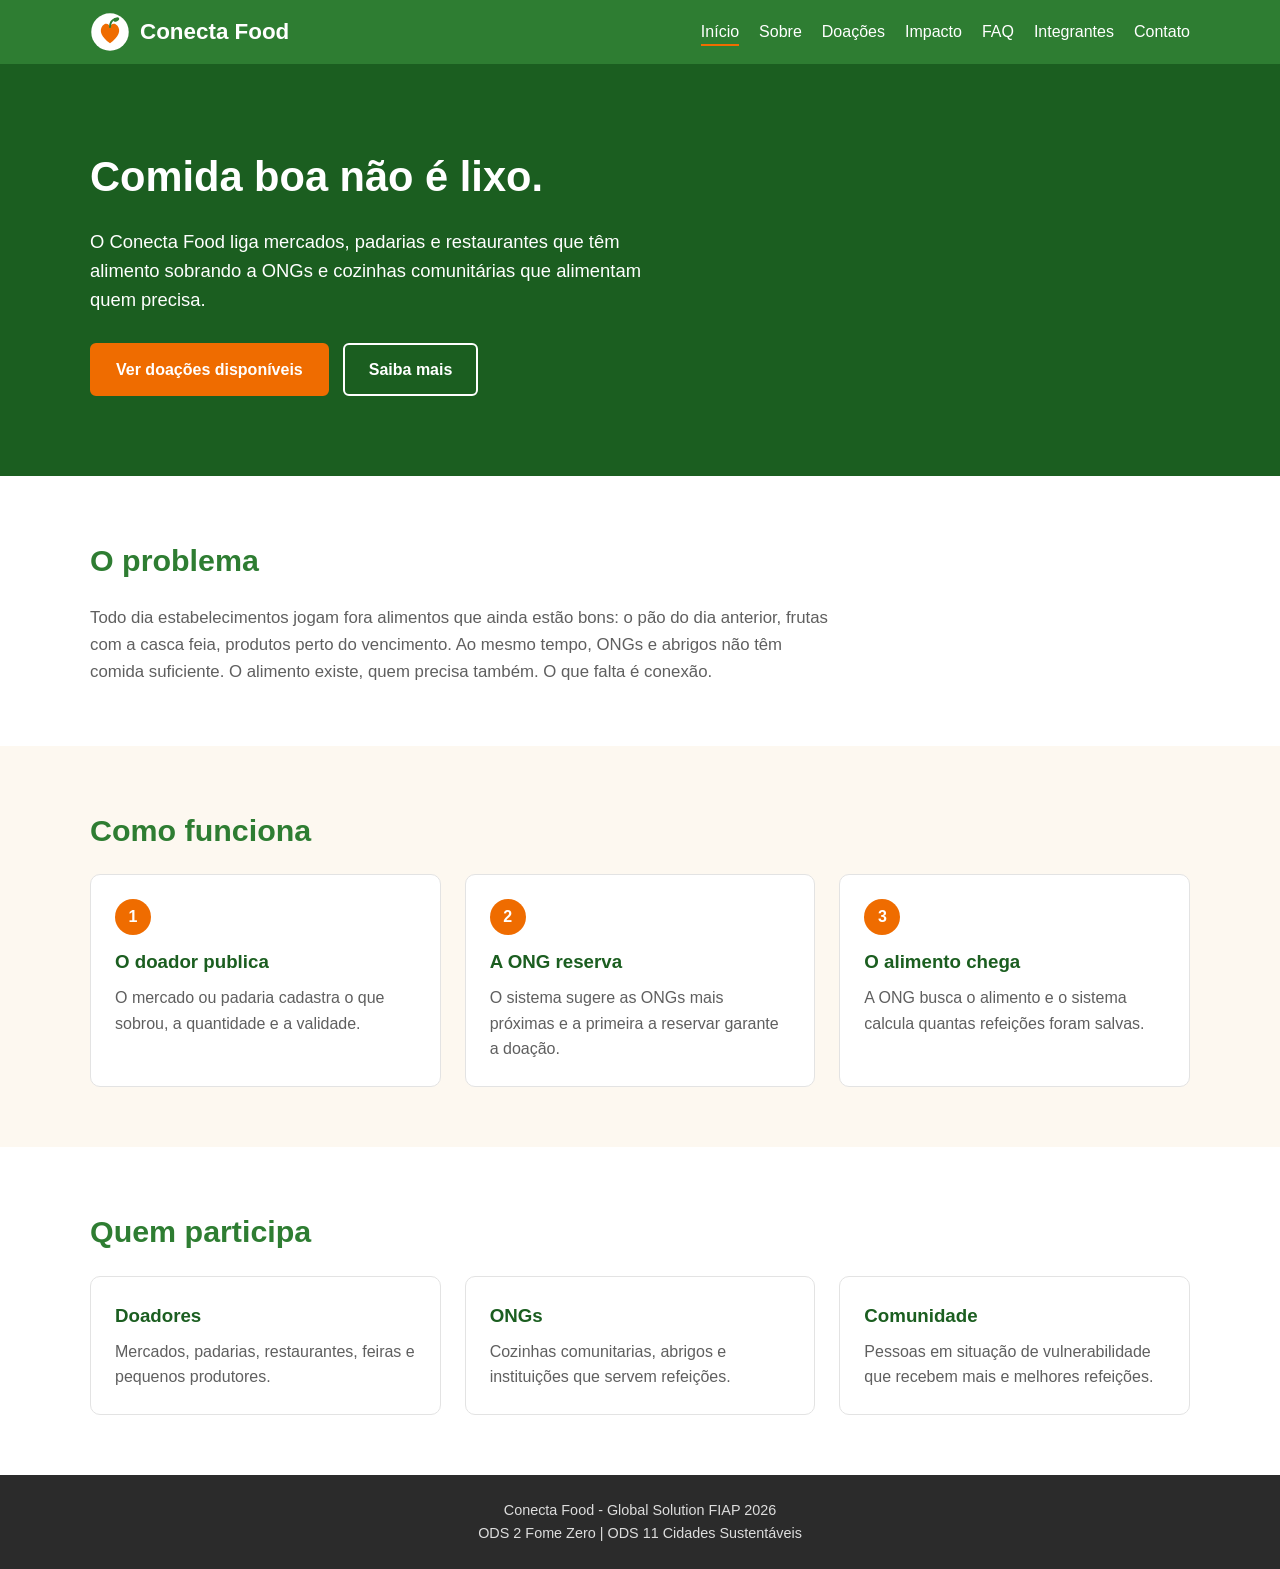
==== index.html @ 05de7548 "Estrutura de pastas criada, pagina inicial e README" ====
<!DOCTYPE html>
<html lang="pt-BR">
<head>
    <meta charset="UTF-8">
    <meta name="viewport" content="width=device-width, initial-scale=1.0">
    <title>Conecta Food | Início</title>
    <link rel="stylesheet" href="css/style.css">
</head>
<body>

    <header class="cabecalho">
        <div class="container cabecalho-conteudo">
            <a href="index.html" class="logo">
                <img src="assets/img/logo.svg" alt="Logo do Conecta Food">
                <span>Conecta Food</span>
            </a>

            <button class="menu-botao" id="menu-botao" aria-label="Abrir menu" aria-expanded="false">
                <span></span>
                <span></span>
                <span></span>
            </button>

            <nav class="menu" id="menu">
                <ul>
                    <li><a href="index.html" class="ativo">Início</a></li>
                    <li><a href="sobre.html">Sobre</a></li>
                    <li><a href="doacoes.html">Doações</a></li>
                    <li><a href="impacto.html">Impacto</a></li>
                    <li><a href="faq.html">FAQ</a></li>
                    <li><a href="integrantes.html">Integrantes</a></li>
                    <li><a href="contato.html">Contato</a></li>
                </ul>
            </nav>
        </div>
    </header>

    <main>
        <section class="banner">
            <div class="container banner-conteudo">
                <h1>Comida boa não é lixo.</h1>
                <p>O Conecta Food liga mercados, padarias e restaurantes que têm alimento sobrando a ONGs e cozinhas comunitárias que alimentam quem precisa.</p>
                <div class="banner-botoes">
                    <a href="doacoes.html" class="botao">Ver doações disponíveis</a>
                    <a href="sobre.html" class="botao botao-contorno">Saiba mais</a>
                </div>
            </div>
        </section>

        <section class="secao">
            <div class="container">
                <h2>O problema</h2>
                <p class="secao-texto">Todo dia estabelecimentos jogam fora alimentos que ainda estão bons: o pão do dia anterior, frutas com a casca feia, produtos perto do vencimento. Ao mesmo tempo, ONGs e abrigos não têm comida suficiente. O alimento existe, quem precisa também. O que falta é conexão.</p>
            </div>
        </section>

        <section class="secao secao-clara">
            <div class="container">
                <h2>Como funciona</h2>
                <div class="cards">
                    <article class="card">
                        <span class="card-numero">1</span>
                        <h3>O doador publica</h3>
                        <p>O mercado ou padaria cadastra o que sobrou, a quantidade e a validade.</p>
                    </article>
                    <article class="card">
                        <span class="card-numero">2</span>
                        <h3>A ONG reserva</h3>
                        <p>O sistema sugere as ONGs mais próximas e a primeira a reservar garante a doação.</p>
                    </article>
                    <article class="card">
                        <span class="card-numero">3</span>
                        <h3>O alimento chega</h3>
                        <p>A ONG busca o alimento e o sistema calcula quantas refeições foram salvas.</p>
                    </article>
                </div>
            </div>
        </section>

        <section class="secao">
            <div class="container">
                <h2>Quem participa</h2>
                <div class="cards">
                    <article class="card">
                        <h3>Doadores</h3>
                        <p>Mercados, padarias, restaurantes, feiras e pequenos produtores.</p>
                    </article>
                    <article class="card">
                        <h3>ONGs</h3>
                        <p>Cozinhas comunitarias, abrigos e instituições que servem refeições.</p>
                    </article>
                    <article class="card">
                        <h3>Comunidade</h3>
                        <p>Pessoas em situação de vulnerabilidade que recebem mais e melhores refeições.</p>
                    </article>
                </div>
            </div>
        </section>
    </main>

    <footer class="rodape">
        <div class="container">
            <p>Conecta Food - Global Solution FIAP 2026</p>
            <p>ODS 2 Fome Zero | ODS 11 Cidades Sustentáveis</p>
        </div>
    </footer>

    <script src="js/menu.js"></script>
</body>
</html>
---- css/style.css ----
/* ===== CORES E FONTES DO SITE ===== */
:root {
    --verde: #2e7d32;
    --verde-escuro: #1b5e20;
    --laranja: #ef6c00;
    --creme: #fdf8f0;
    --texto: #2b2b2b;
    --cinza: #5f5f5f;
    --branco: #ffffff;
}

* {
    margin: 0;
    padding: 0;
    box-sizing: border-box;
}

body {
    font-family: Arial, Helvetica, sans-serif;
    color: var(--texto);
    background-color: var(--branco);
    line-height: 1.6;
}

img {
    max-width: 100%;
}

.container {
    width: 90%;
    max-width: 1100px;
    margin: 0 auto;
}

/* ===== CABECALHO E MENU ===== */
.cabecalho {
    background-color: var(--verde);
    position: sticky;
    top: 0;
    z-index: 10;
}

.cabecalho-conteudo {
    display: flex;
    justify-content: space-between;
    align-items: center;
    padding: 12px 0;
}

.logo {
    display: flex;
    align-items: center;
    gap: 10px;
    color: var(--branco);
    text-decoration: none;
    font-size: 1.4rem;
    font-weight: bold;
}

.logo img {
    width: 40px;
}

.menu ul {
    display: flex;
    gap: 20px;
    list-style: none;
}

.menu a {
    color: var(--branco);
    text-decoration: none;
    padding: 4px 0;
    border-bottom: 2px solid transparent;
}

.menu a:hover,
.menu a.ativo {
    border-bottom: 2px solid var(--laranja);
}

/* botao hamburguer (so aparece no celular) */
.menu-botao {
    display: none;
    background: none;
    border: none;
    cursor: pointer;
    padding: 6px;
}

.menu-botao span {
    display: block;
    width: 26px;
    height: 3px;
    background-color: var(--branco);
    margin: 5px 0;
}

/* ===== BOTOES ===== */
.botao {
    display: inline-block;
    background-color: var(--laranja);
    color: var(--branco);
    padding: 12px 24px;
    border-radius: 6px;
    text-decoration: none;
    font-weight: bold;
    border: 2px solid var(--laranja);
}

.botao:hover {
    background-color: #d35400;
}

.botao-contorno {
    background-color: transparent;
    border-color: var(--branco);
}

.botao-contorno:hover {
    background-color: var(--branco);
    color: var(--verde);
}

/* ===== BANNER ===== */
.banner {
    background-color: var(--verde-escuro);
    color: var(--branco);
    padding: 80px 0;
}

.banner h1 {
    font-size: 2.6rem;
    margin-bottom: 16px;
}

.banner p {
    font-size: 1.15rem;
    max-width: 600px;
    margin-bottom: 28px;
}

.banner-botoes {
    display: flex;
    gap: 14px;
    flex-wrap: wrap;
}

/* ===== SECOES ===== */
.secao {
    padding: 60px 0;
}

.secao-clara {
    background-color: var(--creme);
}

.secao h2 {
    color: var(--verde);
    font-size: 1.9rem;
    margin-bottom: 20px;
}

.secao-texto {
    max-width: 750px;
    color: var(--cinza);
    font-size: 1.05rem;
}

/* ===== CARDS ===== */
.cards {
    display: grid;
    grid-template-columns: repeat(3, 1fr);
    gap: 24px;
}

.card {
    background-color: var(--branco);
    border: 1px solid #e3e3e3;
    border-radius: 10px;
    padding: 24px;
}

.card h3 {
    color: var(--verde-escuro);
    margin-bottom: 8px;
}

.card p {
    color: var(--cinza);
}

.card-numero {
    display: inline-block;
    width: 36px;
    height: 36px;
    line-height: 36px;
    text-align: center;
    background-color: var(--laranja);
    color: var(--branco);
    border-radius: 50%;
    font-weight: bold;
    margin-bottom: 12px;
}

/* ===== RODAPE ===== */
.rodape {
    background-color: var(--texto);
    color: #dddddd;
    text-align: center;
    padding: 24px 0;
    font-size: 0.9rem;
}

/* ===== RESPONSIVO ===== */

/* tablet */
@media (max-width: 900px) {
    .cards {
        grid-template-columns: repeat(2, 1fr);
    }

    .banner h1 {
        font-size: 2.2rem;
    }
}

/* celular */
@media (max-width: 768px) {
    .menu-botao {
        display: block;
    }

    .menu {
        display: none;
        position: absolute;
        top: 100%;
        left: 0;
        width: 100%;
        background-color: var(--verde);
    }

    /* classe colocada pelo javascript quando clica no botao */
    .menu.aberto {
        display: block;
    }

    .menu ul {
        flex-direction: column;
        gap: 0;
        padding: 10px 5%;
    }

    .menu li {
        border-top: 1px solid rgba(255, 255, 255, 0.2);
    }

    .menu a {
        display: block;
        padding: 12px 0;
    }

    .cards {
        grid-template-columns: 1fr;
    }

    .banner {
        padding: 50px 0;
    }

    .banner h1 {
        font-size: 1.8rem;
    }

    .secao {
        padding: 40px 0;
    }
}
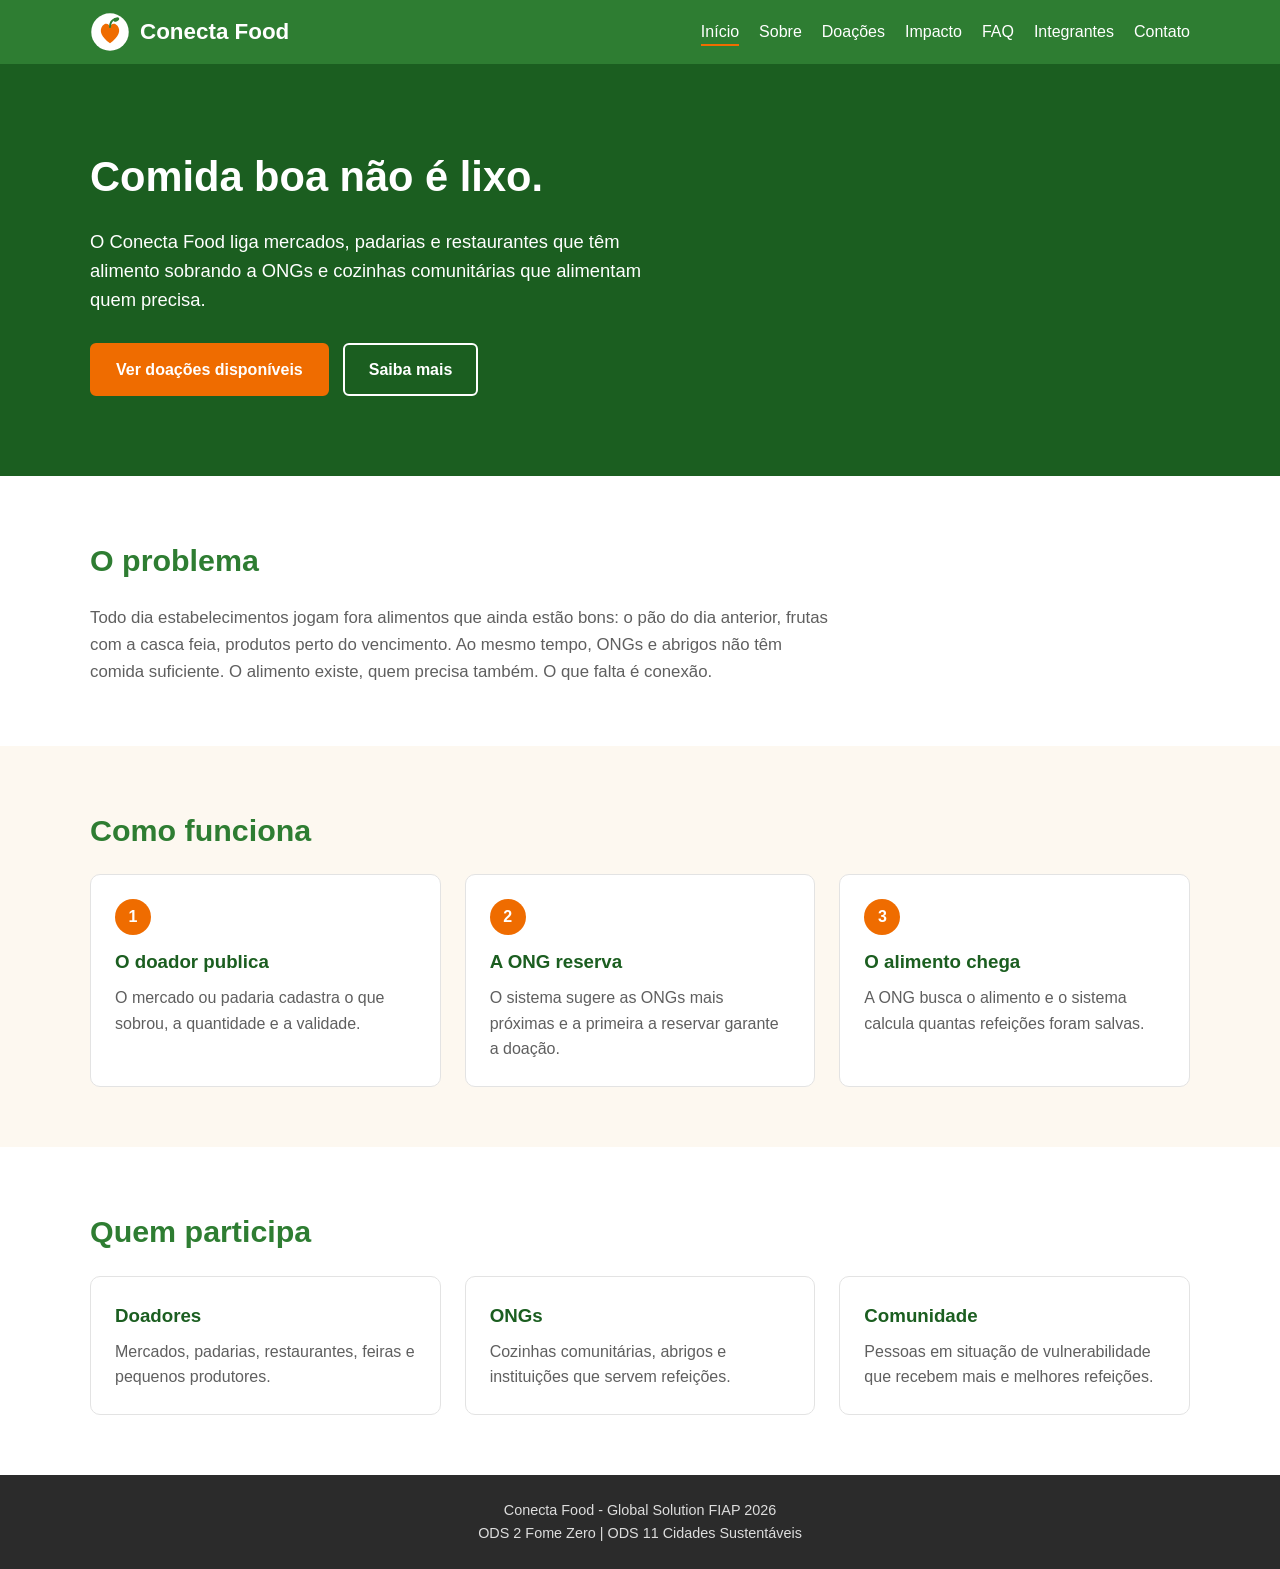
==== commit 344255f7: "atualizando data das doaçoes e corrigindo ultimos detalhes" ====
--- a/index.html
+++ b/index.html
@@ -87,7 +87,7 @@
                     </article>
                     <article class="card">
                         <h3>ONGs</h3>
-                        <p>Cozinhas comunitarias, abrigos e instituições que servem refeições.</p>
+                        <p>Cozinhas comunitárias, abrigos e instituições que servem refeições.</p>
                     </article>
                     <article class="card">
                         <h3>Comunidade</h3>
--- a/css/style.css
+++ b/css/style.css
@@ -167,6 +167,34 @@
     font-size: 1.05rem;
 }
 
+/* ===== TITULO DAS PAGINAS INTERNAS ===== */
+.titulo-pagina {
+    background-color: var(--verde-escuro);
+    color: var(--branco);
+    padding: 50px 0;
+}
+
+.titulo-pagina h1 {
+    font-size: 2.2rem;
+    margin-bottom: 8px;
+}
+
+/* ===== LISTA COM MARCADOR ===== */
+.lista {
+    max-width: 750px;
+    padding-left: 22px;
+    color: var(--cinza);
+    font-size: 1.05rem;
+}
+
+.lista li {
+    margin-bottom: 8px;
+}
+
+.lista li::marker {
+    color: var(--laranja);
+}
+
 /* ===== CARDS ===== */
 .cards {
     display: grid;
@@ -203,6 +231,280 @@
     margin-bottom: 12px;
 }
 
+/* botao com espaco em cima (usado depois de um texto) */
+.botao-espaco {
+    margin-top: 16px;
+}
+
+/* ===== VITRINE DE DOACOES ===== */
+.filtros {
+    display: flex;
+    flex-wrap: wrap;
+    gap: 10px;
+    margin-bottom: 16px;
+}
+
+.filtro-botao {
+    background-color: var(--branco);
+    color: var(--verde);
+    border: 2px solid var(--verde);
+    border-radius: 20px;
+    padding: 8px 18px;
+    font-size: 0.95rem;
+    font-weight: bold;
+    cursor: pointer;
+}
+
+.filtro-botao:hover,
+.filtro-botao.ativo {
+    background-color: var(--verde);
+    color: var(--branco);
+}
+
+.contador {
+    color: var(--cinza);
+    margin-bottom: 20px;
+}
+
+.etiqueta {
+    display: inline-block;
+    background-color: var(--creme);
+    color: var(--laranja);
+    font-size: 0.85rem;
+    font-weight: bold;
+    padding: 2px 12px;
+    border-radius: 12px;
+    margin-bottom: 10px;
+}
+
+.doacao-doador {
+    font-weight: bold;
+    margin-bottom: 10px;
+}
+
+.doacao-info {
+    list-style: none;
+    color: var(--cinza);
+    margin-bottom: 14px;
+}
+
+.status {
+    display: inline-block;
+    background-color: #e8f5e9;
+    color: var(--verde-escuro);
+    font-size: 0.85rem;
+    font-weight: bold;
+    padding: 2px 12px;
+    border-radius: 12px;
+}
+
+.aviso-vazio {
+    color: var(--cinza);
+    font-style: italic;
+}
+
+/* classe colocada pelo javascript para esconder um elemento */
+.escondido {
+    display: none;
+}
+
+/* ===== ACORDEAO DO FAQ ===== */
+.acordeao {
+    max-width: 800px;
+}
+
+.acordeao-item {
+    background-color: var(--branco);
+    border: 1px solid #e3e3e3;
+    border-radius: 10px;
+    margin-bottom: 12px;
+}
+
+.acordeao-pergunta {
+    width: 100%;
+    display: flex;
+    justify-content: space-between;
+    align-items: center;
+    gap: 16px;
+    background: none;
+    border: none;
+    padding: 18px 20px;
+    font-size: 1.05rem;
+    font-weight: bold;
+    color: var(--verde-escuro);
+    text-align: left;
+    cursor: pointer;
+}
+
+/* sinal de + ou - (o javascript troca o texto) */
+.acordeao-icone {
+    font-size: 1.5rem;
+    color: var(--laranja);
+}
+
+/* a resposta comeca escondida */
+.acordeao-resposta {
+    display: none;
+    padding: 0 20px 18px;
+    color: var(--cinza);
+}
+
+/* classe colocada pelo javascript quando clica na pergunta */
+.acordeao-item.aberto .acordeao-resposta {
+    display: block;
+}
+
+/* botao verde (para ficar ao lado do laranja) */
+.botao-verde {
+    background-color: var(--verde);
+    border-color: var(--verde);
+}
+
+.botao-verde:hover {
+    background-color: var(--verde-escuro);
+}
+
+/* ===== NUMEROS DO IMPACTO ===== */
+.numeros {
+    display: grid;
+    grid-template-columns: repeat(4, 1fr);
+    gap: 24px;
+    margin-top: 24px;
+}
+
+.numero {
+    background-color: var(--creme);
+    border-radius: 10px;
+    padding: 24px;
+    text-align: center;
+}
+
+.numero-valor {
+    color: var(--laranja);
+    font-size: 2.4rem;
+    font-weight: bold;
+}
+
+.numero-legenda {
+    color: var(--cinza);
+}
+
+.nota {
+    color: var(--cinza);
+    font-size: 0.9rem;
+    font-style: italic;
+    margin-top: 16px;
+}
+
+/* ===== FORMULARIO DE CONTATO ===== */
+.formulario {
+    max-width: 600px;
+}
+
+.campo {
+    margin-bottom: 18px;
+}
+
+.campo label {
+    display: block;
+    font-weight: bold;
+    margin-bottom: 6px;
+}
+
+.campo input,
+.campo select,
+.campo textarea {
+    width: 100%;
+    padding: 12px;
+    border: 1px solid #bdbdbd;
+    border-radius: 6px;
+    font-family: inherit;
+    font-size: 1rem;
+}
+
+.campo input:focus,
+.campo select:focus,
+.campo textarea:focus {
+    outline: 2px solid var(--verde);
+    border-color: var(--verde);
+}
+
+/* classe colocada pelo javascript quando o campo esta errado */
+.campo .campo-erro {
+    border: 2px solid #c62828;
+}
+
+.mensagem-erro {
+    color: #c62828;
+    font-size: 0.9rem;
+    margin-top: 4px;
+}
+
+.mensagem-sucesso {
+    background-color: #e8f5e9;
+    color: var(--verde-escuro);
+    border: 1px solid var(--verde);
+    border-radius: 6px;
+    padding: 14px;
+    margin-top: 18px;
+    font-weight: bold;
+}
+
+/* ===== INTEGRANTES ===== */
+.integrantes {
+    display: flex;
+    flex-wrap: wrap;
+    gap: 24px;
+}
+
+.integrante {
+    background-color: var(--branco);
+    border: 1px solid #e3e3e3;
+    border-radius: 10px;
+    padding: 28px;
+    text-align: center;
+    width: 300px;
+    max-width: 100%;
+}
+
+.integrante-foto {
+    width: 150px;
+    height: 150px;
+    object-fit: cover;
+    border-radius: 50%;
+    margin-bottom: 14px;
+}
+
+.integrante h3 {
+    color: var(--verde-escuro);
+    margin-bottom: 6px;
+}
+
+.integrante p {
+    color: var(--cinza);
+}
+
+.integrante-links {
+    display: flex;
+    justify-content: center;
+    gap: 12px;
+    margin-top: 16px;
+}
+
+.integrante-links a {
+    color: var(--verde);
+    font-weight: bold;
+    border: 2px solid var(--verde);
+    border-radius: 6px;
+    padding: 6px 16px;
+    text-decoration: none;
+}
+
+.integrante-links a:hover {
+    background-color: var(--verde);
+    color: var(--branco);
+}
+
 /* ===== RODAPE ===== */
 .rodape {
     background-color: var(--texto);
@@ -220,6 +522,10 @@
         grid-template-columns: repeat(2, 1fr);
     }
 
+    .numeros {
+        grid-template-columns: repeat(2, 1fr);
+    }
+
     .banner h1 {
         font-size: 2.2rem;
     }
